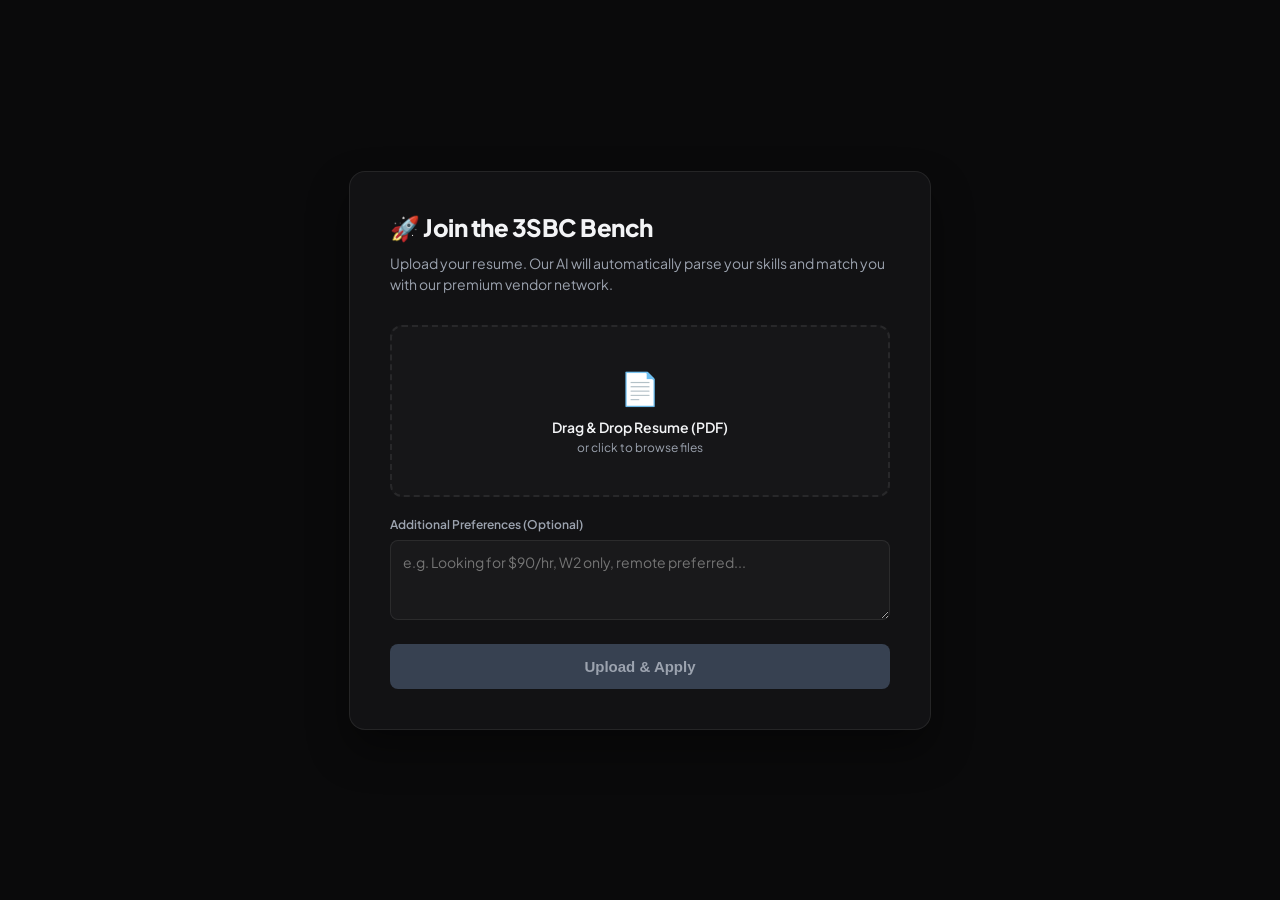
==== apply.html @ f0e606ae "Add Candidate Intake Portal, Resume Storage, and Auto-Forward Email Engine" ====
<!DOCTYPE html>
<html lang="en">
<head>
  <meta charset="UTF-8">
  <title>3SBC | Apply to Bench</title>
  <meta name="viewport" content="width=device-width, initial-scale=1.0">
  <style>
    @import url('https://fonts.googleapis.com/css2?family=Plus+Jakarta+Sans:wght@400;500;600;700;800&display=swap');
    :root {
      --bg-dark: #0a0a0b;
      --bg-card: #121214;
      --border: rgba(255, 255, 255, 0.08);
      --text-main: #f3f4f6;
      --text-sub: #9ca3af;
      --indigo: #6366f1;
      --indigo-hover: #4f46e5;
    }
    body {
      margin: 0; font-family: 'Plus Jakarta Sans', sans-serif;
      background: var(--bg-dark); color: var(--text-main);
      display: flex; justify-content: center; align-items: center; min-height: 100vh;
    }
    .container {
      background: var(--bg-card); border: 1px solid var(--border);
      border-radius: 16px; padding: 40px; width: 100%; max-width: 500px;
      box-shadow: 0 20px 40px rgba(0,0,0,0.4);
    }
    h1 { margin: 0 0 10px; font-size: 24px; font-weight: 800; letter-spacing: -0.5px; }
    p { margin: 0 0 30px; color: var(--text-sub); font-size: 14px; line-height: 1.5; }
    .dropzone {
      border: 2px dashed var(--border); border-radius: 12px; padding: 40px 20px;
      text-align: center; cursor: pointer; transition: all 0.2s ease;
      background: rgba(255,255,255,0.02); margin-bottom: 20px;
    }
    .dropzone:hover, .dropzone.active { border-color: var(--indigo); background: rgba(99, 102, 241, 0.05); }
    .dropzone-icon { font-size: 32px; margin-bottom: 10px; }
    .dropzone-text { font-size: 14px; font-weight: 600; }
    .dropzone-sub { font-size: 12px; color: var(--text-sub); margin-top: 4px; }
    textarea {
      width: 100%; box-sizing: border-box; background: rgba(255,255,255,0.03);
      border: 1px solid var(--border); border-radius: 8px; padding: 12px;
      color: #fff; font-family: inherit; font-size: 14px; margin-bottom: 20px;
      resize: vertical; min-height: 80px;
    }
    textarea:focus { outline: none; border-color: var(--indigo); }
    button {
      width: 100%; background: var(--indigo); color: #fff; border: none;
      padding: 14px; border-radius: 8px; font-size: 15px; font-weight: 700;
      cursor: pointer; transition: 0.2s;
    }
    button:hover { background: var(--indigo-hover); }
    button:disabled { background: #374151; cursor: not-allowed; color: #9ca3af; }
    
    #successState { display: none; text-align: center; }
    #successState h2 { color: #10b981; margin: 20px 0 10px; }
  </style>
</head>
<body>

  <div class="container" id="formState">
    <h1>🚀 Join the 3SBC Bench</h1>
    <p>Upload your resume. Our AI will automatically parse your skills and match you with our premium vendor network.</p>

    <div class="dropzone" id="dropzone">
      <div class="dropzone-icon">📄</div>
      <div class="dropzone-text" id="dzText">Drag & Drop Resume (PDF)</div>
      <div class="dropzone-sub">or click to browse files</div>
      <input type="file" id="fileInput" accept="application/pdf" style="display:none">
    </div>

    <label style="font-size:12px;color:var(--text-sub);font-weight:600;display:block;margin-bottom:8px">Additional Preferences (Optional)</label>
    <textarea id="prefs" placeholder="e.g. Looking for $90/hr, W2 only, remote preferred..."></textarea>

    <button id="submitBtn" disabled>Upload & Apply</button>
  </div>

  <div class="container" id="successState">
    <div style="font-size:48px">🎉</div>
    <h2>Application Received!</h2>
    <p>Our AI has successfully analyzed your profile and added you to our active bench. You will be automatically submitted when a matching role is found.</p>
    <button onclick="location.reload()" style="background:#1f2937">Submit Another</button>
  </div>

  <script>
    const dz = document.getElementById('dropzone');
    const input = document.getElementById('fileInput');
    const dzText = document.getElementById('dzText');
    const submitBtn = document.getElementById('submitBtn');
    let selectedFile = null;

    dz.addEventListener('click', () => input.click());
    dz.addEventListener('dragover', e => { e.preventDefault(); dz.classList.add('active'); });
    dz.addEventListener('dragleave', () => dz.classList.remove('active'));
    dz.addEventListener('drop', e => {
      e.preventDefault(); dz.classList.remove('active');
      if (e.dataTransfer.files.length) handleFile(e.dataTransfer.files[0]);
    });
    input.addEventListener('change', e => {
      if (e.target.files.length) handleFile(e.target.files[0]);
    });

    function handleFile(file) {
      if (file.type !== 'application/pdf') {
        alert('Please upload a PDF file.'); return;
      }
      selectedFile = file;
      dzText.textContent = file.name;
      dzText.style.color = '#10b981';
      submitBtn.disabled = false;
    }

    submitBtn.addEventListener('click', async () => {
      if (!selectedFile) return;
      
      submitBtn.disabled = true;
      submitBtn.textContent = '🤖 AI is analyzing resume...';

      const formData = new FormData();
      formData.append('resume', selectedFile);
      formData.append('preferences', document.getElementById('prefs').value);

      try {
        const res = await fetch('/api/candidates/apply', {
          method: 'POST',
          body: formData
        });
        const data = await res.json();
        
        if (data.success) {
          document.getElementById('formState').style.display = 'none';
          document.getElementById('successState').style.display = 'block';
        } else {
          alert('Error: ' + data.error);
          submitBtn.disabled = false;
          submitBtn.textContent = 'Upload & Apply';
        }
      } catch(e) {
        alert('Connection error.');
        submitBtn.disabled = false;
        submitBtn.textContent = 'Upload & Apply';
      }
    });
  </script>
</body>
</html>
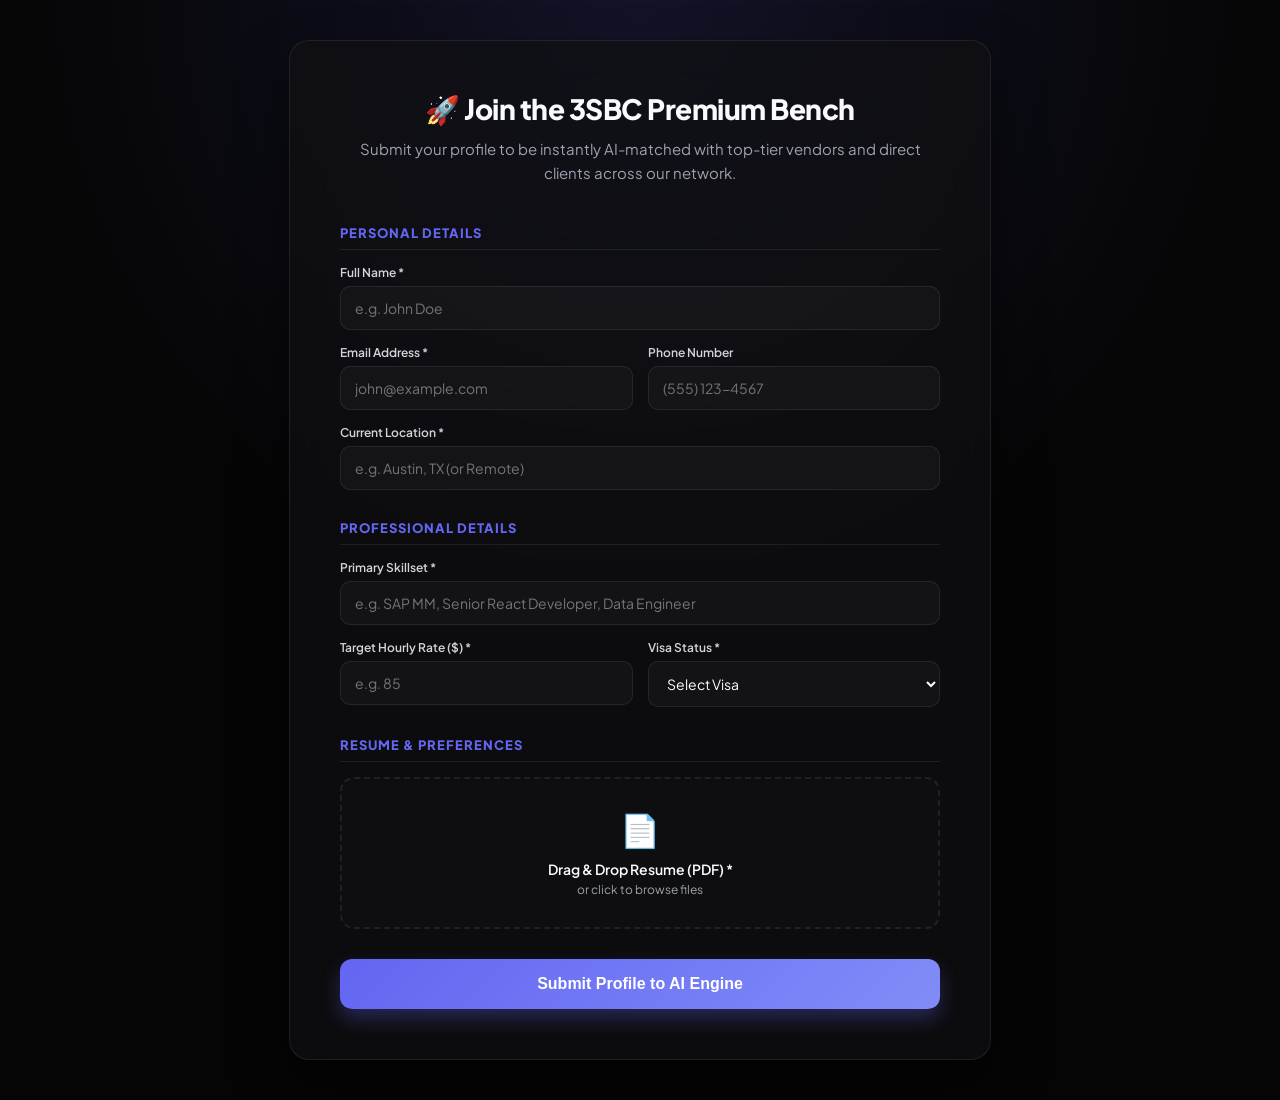
==== commit 8230c220: "Upgrade Apply Portal to structured Premium UI and update AI synthesis engine" ====
--- a/apply.html
+++ b/apply.html
@@ -2,83 +2,146 @@
 <html lang="en">
 <head>
   <meta charset="UTF-8">
-  <title>3SBC | Apply to Bench</title>
+  <title>3SBC | Apply to Premium Bench</title>
   <meta name="viewport" content="width=device-width, initial-scale=1.0">
   <style>
     @import url('https://fonts.googleapis.com/css2?family=Plus+Jakarta+Sans:wght@400;500;600;700;800&display=swap');
     :root {
-      --bg-dark: #0a0a0b;
-      --bg-card: #121214;
+      --bg-dark: #050505;
+      --bg-card: #111113;
       --border: rgba(255, 255, 255, 0.08);
-      --text-main: #f3f4f6;
+      --text-main: #f9fafb;
       --text-sub: #9ca3af;
       --indigo: #6366f1;
       --indigo-hover: #4f46e5;
+      --emerald: #10b981;
     }
     body {
       margin: 0; font-family: 'Plus Jakarta Sans', sans-serif;
       background: var(--bg-dark); color: var(--text-main);
       display: flex; justify-content: center; align-items: center; min-height: 100vh;
+      padding: 40px 20px; box-sizing: border-box;
+      background-image: radial-gradient(circle at 50% 0%, rgba(99,102,241,0.15), transparent 50%);
     }
     .container {
-      background: var(--bg-card); border: 1px solid var(--border);
-      border-radius: 16px; padding: 40px; width: 100%; max-width: 500px;
-      box-shadow: 0 20px 40px rgba(0,0,0,0.4);
-    }
-    h1 { margin: 0 0 10px; font-size: 24px; font-weight: 800; letter-spacing: -0.5px; }
-    p { margin: 0 0 30px; color: var(--text-sub); font-size: 14px; line-height: 1.5; }
+      background: rgba(17,17,19,0.7); backdrop-filter: blur(20px);
+      border: 1px solid var(--border); border-radius: 20px;
+      padding: 50px; width: 100%; max-width: 600px;
+      box-shadow: 0 25px 50px rgba(0,0,0,0.5);
+    }
+    .header { text-align: center; margin-bottom: 40px; }
+    h1 { margin: 0 0 10px; font-size: 28px; font-weight: 800; letter-spacing: -0.5px; }
+    p { margin: 0; color: var(--text-sub); font-size: 15px; line-height: 1.6; }
+    
+    .section-title {
+      font-size: 13px; text-transform: uppercase; letter-spacing: 1px;
+      color: var(--indigo); font-weight: 800; margin: 30px 0 15px;
+      border-bottom: 1px solid var(--border); padding-bottom: 8px;
+    }
+
+    .form-grid { display: grid; grid-template-columns: 1fr 1fr; gap: 15px; }
+    .form-group { display: flex; flex-direction: column; gap: 6px; }
+    .form-group.full { grid-column: span 2; }
+    
+    label { font-size: 12px; font-weight: 600; color: #d1d5db; }
+    input, select {
+      background: rgba(255,255,255,0.03); border: 1px solid var(--border);
+      border-radius: 10px; padding: 12px 14px; color: #fff;
+      font-family: inherit; font-size: 14px; transition: 0.2s;
+    }
+    input:focus, select:focus { outline: none; border-color: var(--indigo); background: rgba(99,102,241,0.05); }
+    
     .dropzone {
-      border: 2px dashed var(--border); border-radius: 12px; padding: 40px 20px;
+      border: 2px dashed var(--border); border-radius: 14px; padding: 30px 20px;
       text-align: center; cursor: pointer; transition: all 0.2s ease;
-      background: rgba(255,255,255,0.02); margin-bottom: 20px;
+      background: rgba(255,255,255,0.01); margin-top: 10px;
     }
     .dropzone:hover, .dropzone.active { border-color: var(--indigo); background: rgba(99, 102, 241, 0.05); }
     .dropzone-icon { font-size: 32px; margin-bottom: 10px; }
-    .dropzone-text { font-size: 14px; font-weight: 600; }
+    .dropzone-text { font-size: 14px; font-weight: 600; color: var(--text-main); }
     .dropzone-sub { font-size: 12px; color: var(--text-sub); margin-top: 4px; }
-    textarea {
-      width: 100%; box-sizing: border-box; background: rgba(255,255,255,0.03);
-      border: 1px solid var(--border); border-radius: 8px; padding: 12px;
-      color: #fff; font-family: inherit; font-size: 14px; margin-bottom: 20px;
-      resize: vertical; min-height: 80px;
-    }
-    textarea:focus { outline: none; border-color: var(--indigo); }
+    
     button {
-      width: 100%; background: var(--indigo); color: #fff; border: none;
-      padding: 14px; border-radius: 8px; font-size: 15px; font-weight: 700;
-      cursor: pointer; transition: 0.2s;
-    }
-    button:hover { background: var(--indigo-hover); }
-    button:disabled { background: #374151; cursor: not-allowed; color: #9ca3af; }
-    
-    #successState { display: none; text-align: center; }
-    #successState h2 { color: #10b981; margin: 20px 0 10px; }
+      width: 100%; background: linear-gradient(135deg, var(--indigo), #818cf8);
+      color: #fff; border: none; padding: 16px; border-radius: 12px;
+      font-size: 16px; font-weight: 800; cursor: pointer; transition: 0.3s;
+      margin-top: 30px; box-shadow: 0 10px 20px rgba(99,102,241,0.3);
+    }
+    button:hover { transform: translateY(-2px); box-shadow: 0 15px 25px rgba(99,102,241,0.4); }
+    button:disabled { background: #374151; cursor: not-allowed; color: #9ca3af; transform: none; box-shadow: none; }
+    
+    #successState { display: none; text-align: center; padding: 40px 0; }
+    #successState h2 { color: var(--emerald); margin: 20px 0 10px; font-size: 28px; }
   </style>
 </head>
 <body>
 
   <div class="container" id="formState">
-    <h1>🚀 Join the 3SBC Bench</h1>
-    <p>Upload your resume. Our AI will automatically parse your skills and match you with our premium vendor network.</p>
-
+    <div class="header">
+      <h1>🚀 Join the 3SBC Premium Bench</h1>
+      <p>Submit your profile to be instantly AI-matched with top-tier vendors and direct clients across our network.</p>
+    </div>
+
+    <div class="section-title">Personal Details</div>
+    <div class="form-grid">
+      <div class="form-group full">
+        <label>Full Name *</label>
+        <input type="text" id="candName" placeholder="e.g. John Doe" required>
+      </div>
+      <div class="form-group">
+        <label>Email Address *</label>
+        <input type="email" id="candEmail" placeholder="john@example.com" required>
+      </div>
+      <div class="form-group">
+        <label>Phone Number</label>
+        <input type="tel" id="candPhone" placeholder="(555) 123-4567">
+      </div>
+      <div class="form-group full">
+        <label>Current Location *</label>
+        <input type="text" id="candLoc" placeholder="e.g. Austin, TX (or Remote)" required>
+      </div>
+    </div>
+
+    <div class="section-title">Professional Details</div>
+    <div class="form-grid">
+      <div class="form-group full">
+        <label>Primary Skillset *</label>
+        <input type="text" id="candSkill" placeholder="e.g. SAP MM, Senior React Developer, Data Engineer" required>
+      </div>
+      <div class="form-group">
+        <label>Target Hourly Rate ($) *</label>
+        <input type="number" id="candRate" placeholder="e.g. 85" required>
+      </div>
+      <div class="form-group">
+        <label>Visa Status *</label>
+        <select id="candVisa" required>
+          <option value="" disabled selected>Select Visa</option>
+          <option value="US Citizen">US Citizen</option>
+          <option value="Green Card">Green Card</option>
+          <option value="H1B">H1B</option>
+          <option value="OPT EAD">OPT EAD</option>
+          <option value="CPT">CPT</option>
+          <option value="Other">Other</option>
+        </select>
+      </div>
+    </div>
+
+    <div class="section-title">Resume & Preferences</div>
     <div class="dropzone" id="dropzone">
       <div class="dropzone-icon">📄</div>
-      <div class="dropzone-text" id="dzText">Drag & Drop Resume (PDF)</div>
+      <div class="dropzone-text" id="dzText">Drag & Drop Resume (PDF) *</div>
       <div class="dropzone-sub">or click to browse files</div>
       <input type="file" id="fileInput" accept="application/pdf" style="display:none">
     </div>
 
-    <label style="font-size:12px;color:var(--text-sub);font-weight:600;display:block;margin-bottom:8px">Additional Preferences (Optional)</label>
-    <textarea id="prefs" placeholder="e.g. Looking for $90/hr, W2 only, remote preferred..."></textarea>
-
-    <button id="submitBtn" disabled>Upload & Apply</button>
+    <button id="submitBtn">Submit Profile to AI Engine</button>
   </div>
 
   <div class="container" id="successState">
-    <div style="font-size:48px">🎉</div>
-    <h2>Application Received!</h2>
-    <p>Our AI has successfully analyzed your profile and added you to our active bench. You will be automatically submitted when a matching role is found.</p>
-    <button onclick="location.reload()" style="background:#1f2937">Submit Another</button>
+    <div style="font-size:64px;margin-bottom:20px">🎉</div>
+    <h2>Application Secured!</h2>
+    <p style="margin-bottom:30px;font-size:16px">Our AI has successfully analyzed your profile and added you to our active bench. You will be automatically submitted when a matching role is found.</p>
+    <button onclick="location.reload()" style="background:#1f2937;box-shadow:none;width:auto;padding:12px 30px">Submit Another Profile</button>
   </div>
 
   <script>
@@ -105,25 +168,37 @@
       }
       selectedFile = file;
       dzText.textContent = file.name;
-      dzText.style.color = '#10b981';
-      submitBtn.disabled = false;
+      dzText.style.color = 'var(--emerald)';
     }
 
     submitBtn.addEventListener('click', async () => {
-      if (!selectedFile) return;
+      const name = document.getElementById('candName').value.trim();
+      const email = document.getElementById('candEmail').value.trim();
+      const loc = document.getElementById('candLoc').value.trim();
+      const skill = document.getElementById('candSkill').value.trim();
+      const rate = document.getElementById('candRate').value.trim();
+      const visa = document.getElementById('candVisa').value;
+
+      if (!name || !email || !loc || !skill || !rate || !visa || !selectedFile) {
+        alert('Please fill out all required fields and upload a PDF resume.');
+        return;
+      }
       
       submitBtn.disabled = true;
-      submitBtn.textContent = '🤖 AI is analyzing resume...';
+      submitBtn.textContent = '🤖 AI is analyzing profile...';
 
       const formData = new FormData();
       formData.append('resume', selectedFile);
-      formData.append('preferences', document.getElementById('prefs').value);
+      formData.append('name', name);
+      formData.append('email', email);
+      formData.append('phone', document.getElementById('candPhone').value.trim());
+      formData.append('location', loc);
+      formData.append('skill', skill);
+      formData.append('rate', rate);
+      formData.append('visa', visa);
 
       try {
-        const res = await fetch('/api/candidates/apply', {
-          method: 'POST',
-          body: formData
-        });
+        const res = await fetch('/api/candidates/apply', { method: 'POST', body: formData });
         const data = await res.json();
         
         if (data.success) {
@@ -132,12 +207,12 @@
         } else {
           alert('Error: ' + data.error);
           submitBtn.disabled = false;
-          submitBtn.textContent = 'Upload & Apply';
+          submitBtn.textContent = 'Submit Profile to AI Engine';
         }
       } catch(e) {
         alert('Connection error.');
         submitBtn.disabled = false;
-        submitBtn.textContent = 'Upload & Apply';
+        submitBtn.textContent = 'Submit Profile to AI Engine';
       }
     });
   </script>
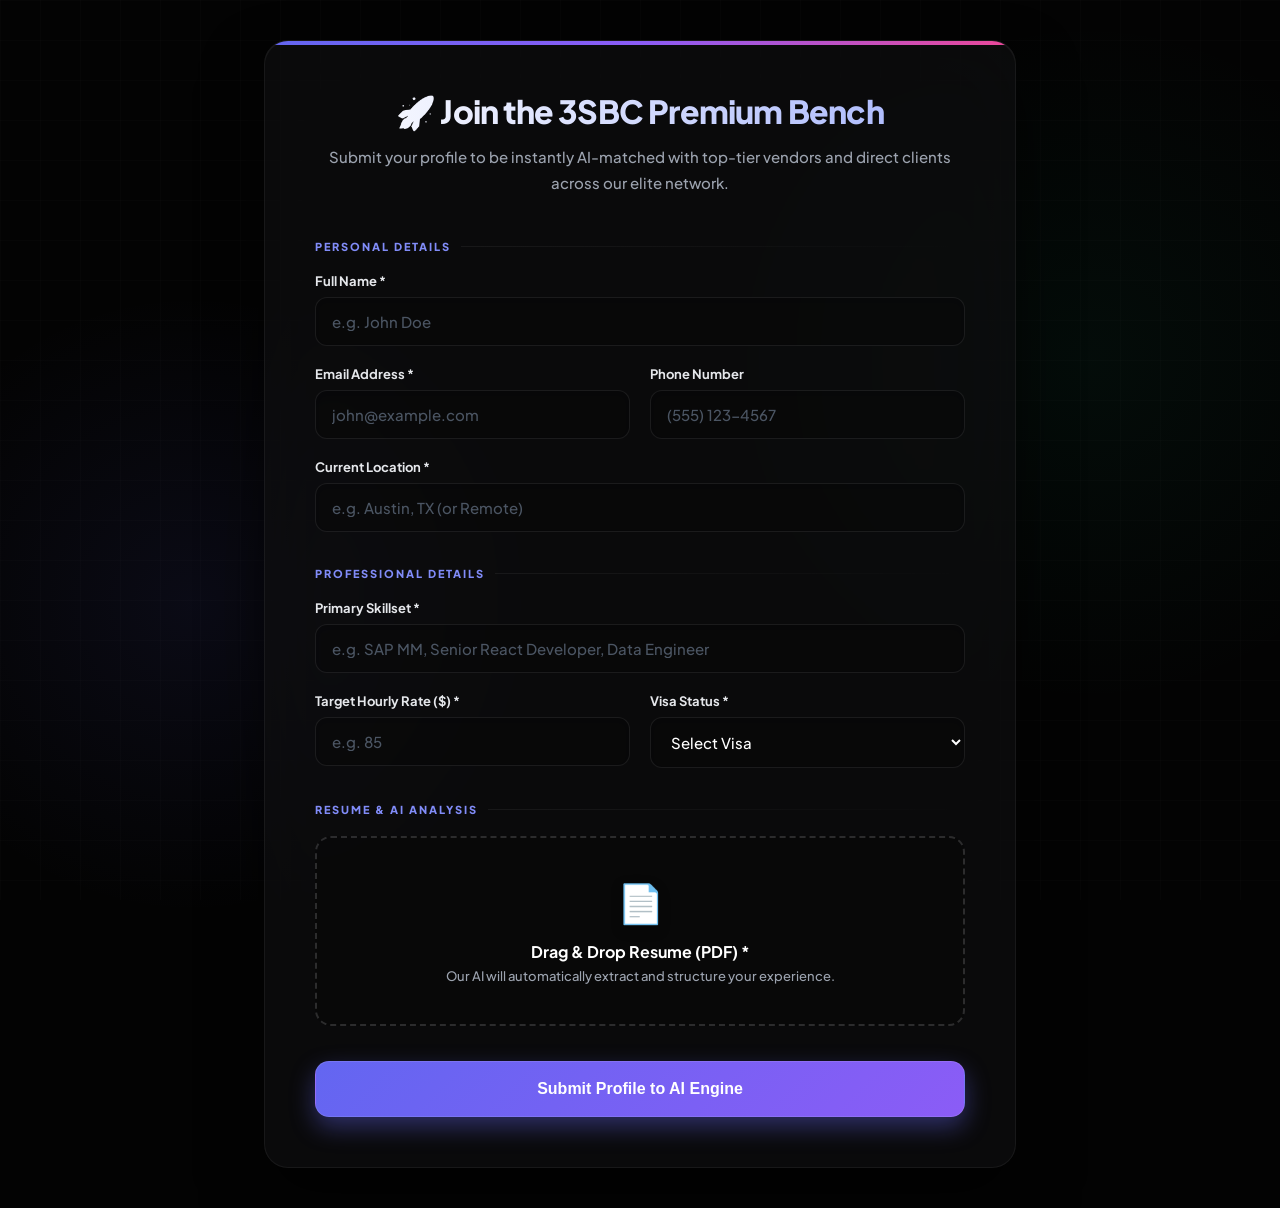
==== commit 3940e7f7: "feat: ultra premium apply UX and deep AI resume matching integration" ====
--- a/apply.html
+++ b/apply.html
@@ -6,80 +6,144 @@
   <meta name="viewport" content="width=device-width, initial-scale=1.0">
   <style>
     @import url('https://fonts.googleapis.com/css2?family=Plus+Jakarta+Sans:wght@400;500;600;700;800&display=swap');
+    
     :root {
-      --bg-dark: #050505;
-      --bg-card: #111113;
-      --border: rgba(255, 255, 255, 0.08);
-      --text-main: #f9fafb;
+      --bg-dark: #030303;
+      --bg-card: rgba(15, 15, 17, 0.7);
+      --border: rgba(255, 255, 255, 0.06);
+      --text-main: #ffffff;
       --text-sub: #9ca3af;
       --indigo: #6366f1;
-      --indigo-hover: #4f46e5;
+      --indigo-glow: rgba(99, 102, 241, 0.4);
       --emerald: #10b981;
     }
+    
     body {
       margin: 0; font-family: 'Plus Jakarta Sans', sans-serif;
       background: var(--bg-dark); color: var(--text-main);
       display: flex; justify-content: center; align-items: center; min-height: 100vh;
       padding: 40px 20px; box-sizing: border-box;
-      background-image: radial-gradient(circle at 50% 0%, rgba(99,102,241,0.15), transparent 50%);
-    }
+      background-image: 
+        radial-gradient(circle at 15% 50%, rgba(99, 102, 241, 0.08), transparent 25%),
+        radial-gradient(circle at 85% 30%, rgba(16, 185, 129, 0.05), transparent 25%);
+      overflow-x: hidden;
+    }
+    
+    /* Animated Grid Background */
+    body::before {
+      content: ''; position: absolute; top: 0; left: 0; width: 100vw; height: 100vh;
+      background-image: linear-gradient(rgba(255,255,255,0.01) 1px, transparent 1px),
+      linear-gradient(90deg, rgba(255,255,255,0.01) 1px, transparent 1px);
+      background-size: 40px 40px; z-index: -1; pointer-events: none;
+    }
+    
     .container {
-      background: rgba(17,17,19,0.7); backdrop-filter: blur(20px);
-      border: 1px solid var(--border); border-radius: 20px;
-      padding: 50px; width: 100%; max-width: 600px;
-      box-shadow: 0 25px 50px rgba(0,0,0,0.5);
-    }
-    .header { text-align: center; margin-bottom: 40px; }
-    h1 { margin: 0 0 10px; font-size: 28px; font-weight: 800; letter-spacing: -0.5px; }
-    p { margin: 0; color: var(--text-sub); font-size: 15px; line-height: 1.6; }
+      background: var(--bg-card); backdrop-filter: blur(40px);
+      border: 1px solid var(--border); border-radius: 24px;
+      padding: 50px; width: 100%; max-width: 650px;
+      box-shadow: 0 30px 60px rgba(0,0,0,0.6), inset 0 1px 0 rgba(255,255,255,0.05);
+      position: relative; overflow: hidden;
+      transform: translateY(0); transition: all 0.4s cubic-bezier(0.16, 1, 0.3, 1);
+    }
+    
+    .container::before {
+      content: ""; position: absolute; top: 0; left: 0; right: 0; height: 4px;
+      background: linear-gradient(90deg, #6366f1, #8b5cf6, #ec4899);
+    }
+    
+    .header { text-align: center; margin-bottom: 45px; }
+    h1 { margin: 0 0 12px; font-size: 32px; font-weight: 800; letter-spacing: -0.8px; 
+         background: linear-gradient(to right, #fff, #a5b4fc);
+         -webkit-background-clip: text; -webkit-text-fill-color: transparent; }
+    p { margin: 0; color: var(--text-sub); font-size: 15px; line-height: 1.7; font-weight: 500; }
     
     .section-title {
-      font-size: 13px; text-transform: uppercase; letter-spacing: 1px;
-      color: var(--indigo); font-weight: 800; margin: 30px 0 15px;
-      border-bottom: 1px solid var(--border); padding-bottom: 8px;
-    }
-
-    .form-grid { display: grid; grid-template-columns: 1fr 1fr; gap: 15px; }
-    .form-group { display: flex; flex-direction: column; gap: 6px; }
+      font-size: 11px; text-transform: uppercase; letter-spacing: 2px;
+      color: #818cf8; font-weight: 800; margin: 35px 0 20px;
+      display: flex; align-items: center; gap: 10px;
+    }
+    .section-title::after {
+      content: ""; flex: 1; height: 1px; background: linear-gradient(to right, var(--border), transparent);
+    }
+
+    .form-grid { display: grid; grid-template-columns: 1fr 1fr; gap: 20px; }
+    .form-group { display: flex; flex-direction: column; gap: 8px; position: relative; }
     .form-group.full { grid-column: span 2; }
     
-    label { font-size: 12px; font-weight: 600; color: #d1d5db; }
+    label { font-size: 13px; font-weight: 700; color: #e5e7eb; transition: 0.3s; }
+    
     input, select {
-      background: rgba(255,255,255,0.03); border: 1px solid var(--border);
-      border-radius: 10px; padding: 12px 14px; color: #fff;
-      font-family: inherit; font-size: 14px; transition: 0.2s;
-    }
-    input:focus, select:focus { outline: none; border-color: var(--indigo); background: rgba(99,102,241,0.05); }
+      background: rgba(0,0,0,0.2); border: 1px solid rgba(255,255,255,0.08);
+      border-radius: 12px; padding: 14px 16px; color: #fff;
+      font-family: inherit; font-size: 15px; font-weight: 500; transition: all 0.3s ease;
+      box-shadow: inset 0 2px 4px rgba(0,0,0,0.1);
+    }
+    
+    input::placeholder { color: #4b5563; }
+    
+    input:focus, select:focus { 
+      outline: none; border-color: var(--indigo); 
+      background: rgba(99,102,241,0.03); 
+      box-shadow: 0 0 0 4px rgba(99, 102, 241, 0.1), inset 0 2px 4px rgba(0,0,0,0.1);
+    }
     
     .dropzone {
-      border: 2px dashed var(--border); border-radius: 14px; padding: 30px 20px;
-      text-align: center; cursor: pointer; transition: all 0.2s ease;
-      background: rgba(255,255,255,0.01); margin-top: 10px;
-    }
-    .dropzone:hover, .dropzone.active { border-color: var(--indigo); background: rgba(99, 102, 241, 0.05); }
-    .dropzone-icon { font-size: 32px; margin-bottom: 10px; }
-    .dropzone-text { font-size: 14px; font-weight: 600; color: var(--text-main); }
-    .dropzone-sub { font-size: 12px; color: var(--text-sub); margin-top: 4px; }
+      border: 2px dashed rgba(255,255,255,0.15); border-radius: 16px; padding: 40px 20px;
+      text-align: center; cursor: pointer; transition: all 0.3s cubic-bezier(0.16, 1, 0.3, 1);
+      background: rgba(0,0,0,0.2); margin-top: 10px; position: relative; overflow: hidden;
+    }
+    
+    .dropzone:hover, .dropzone.active { 
+      border-color: var(--indigo); 
+      background: rgba(99, 102, 241, 0.05); 
+      transform: scale(1.01);
+    }
+    
+    .dropzone-icon { font-size: 38px; margin-bottom: 15px; filter: drop-shadow(0 4px 6px rgba(0,0,0,0.3)); }
+    .dropzone-text { font-size: 16px; font-weight: 700; color: var(--text-main); transition: color 0.3s; }
+    .dropzone-sub { font-size: 13px; color: var(--text-sub); margin-top: 6px; font-weight: 500; }
     
     button {
-      width: 100%; background: linear-gradient(135deg, var(--indigo), #818cf8);
-      color: #fff; border: none; padding: 16px; border-radius: 12px;
-      font-size: 16px; font-weight: 800; cursor: pointer; transition: 0.3s;
-      margin-top: 30px; box-shadow: 0 10px 20px rgba(99,102,241,0.3);
-    }
-    button:hover { transform: translateY(-2px); box-shadow: 0 15px 25px rgba(99,102,241,0.4); }
-    button:disabled { background: #374151; cursor: not-allowed; color: #9ca3af; transform: none; box-shadow: none; }
-    
-    #successState { display: none; text-align: center; padding: 40px 0; }
-    #successState h2 { color: var(--emerald); margin: 20px 0 10px; font-size: 28px; }
+      width: 100%; background: linear-gradient(135deg, #6366f1, #8b5cf6);
+      color: #fff; border: 1px solid rgba(255,255,255,0.1); padding: 18px; border-radius: 14px;
+      font-size: 16px; font-weight: 800; cursor: pointer; transition: all 0.3s cubic-bezier(0.16, 1, 0.3, 1);
+      margin-top: 35px; box-shadow: 0 10px 25px rgba(99,102,241,0.4);
+      position: relative; overflow: hidden;
+    }
+    
+    button::before {
+      content: ''; position: absolute; top: 0; left: -100%; width: 100%; height: 100%;
+      background: linear-gradient(90deg, transparent, rgba(255,255,255,0.2), transparent);
+      transition: all 0.6s ease;
+    }
+    
+    button:hover { transform: translateY(-3px); box-shadow: 0 15px 35px rgba(99,102,241,0.5); }
+    button:hover::before { left: 100%; }
+    button:disabled { background: #1f2937; border-color: #374151; cursor: not-allowed; color: #9ca3af; transform: none; box-shadow: none; }
+    
+    #successState { display: none; text-align: center; padding: 50px 0; }
+    #successState .icon-wrapper {
+      width: 80px; height: 80px; background: rgba(16, 185, 129, 0.1); border-radius: 50%;
+      display: flex; align-items: center; justify-content: center; margin: 0 auto 25px;
+      border: 2px solid var(--emerald); box-shadow: 0 0 30px rgba(16, 185, 129, 0.3);
+    }
+    #successState h2 { color: #fff; margin: 0 0 15px; font-size: 32px; font-weight: 800; }
+    
+    /* Toast Notifications */
+    .toast-container { position: fixed; bottom: 20px; right: 20px; display: flex; flex-direction: column; gap: 10px; z-index: 9999; }
+    .toast { background: var(--bg-card); border: 1px solid var(--border); backdrop-filter: blur(10px); padding: 14px 20px; border-radius: 12px; font-size: 14px; font-weight: 600; color: #fff; box-shadow: 0 10px 25px rgba(0,0,0,0.5); animation: slideIn 0.3s cubic-bezier(0.16, 1, 0.3, 1) forwards; }
+    .toast.error { border-left: 4px solid #f43f5e; }
+    @keyframes slideIn { from { transform: translateX(100%); opacity: 0; } to { transform: translateX(0); opacity: 1; } }
   </style>
 </head>
 <body>
 
+  <div class="toast-container" id="toastContainer"></div>
+
   <div class="container" id="formState">
     <div class="header">
       <h1>🚀 Join the 3SBC Premium Bench</h1>
-      <p>Submit your profile to be instantly AI-matched with top-tier vendors and direct clients across our network.</p>
+      <p>Submit your profile to be instantly AI-matched with top-tier vendors and direct clients across our elite network.</p>
     </div>
 
     <div class="section-title">Personal Details</div>
@@ -121,16 +185,17 @@
           <option value="H1B">H1B</option>
           <option value="OPT EAD">OPT EAD</option>
           <option value="CPT">CPT</option>
+          <option value="TN Visa">TN Visa</option>
           <option value="Other">Other</option>
         </select>
       </div>
     </div>
 
-    <div class="section-title">Resume & Preferences</div>
+    <div class="section-title">Resume & AI Analysis</div>
     <div class="dropzone" id="dropzone">
       <div class="dropzone-icon">📄</div>
       <div class="dropzone-text" id="dzText">Drag & Drop Resume (PDF) *</div>
-      <div class="dropzone-sub">or click to browse files</div>
+      <div class="dropzone-sub">Our AI will automatically extract and structure your experience.</div>
       <input type="file" id="fileInput" accept="application/pdf" style="display:none">
     </div>
 
@@ -138,13 +203,24 @@
   </div>
 
   <div class="container" id="successState">
-    <div style="font-size:64px;margin-bottom:20px">🎉</div>
-    <h2>Application Secured!</h2>
-    <p style="margin-bottom:30px;font-size:16px">Our AI has successfully analyzed your profile and added you to our active bench. You will be automatically submitted when a matching role is found.</p>
-    <button onclick="location.reload()" style="background:#1f2937;box-shadow:none;width:auto;padding:12px 30px">Submit Another Profile</button>
+    <div class="icon-wrapper">
+      <svg width="40" height="40" viewBox="0 0 24 24" fill="none" stroke="var(--emerald)" stroke-width="3" stroke-linecap="round" stroke-linejoin="round"><polyline points="20 6 9 17 4 12"></polyline></svg>
+    </div>
+    <h2>Application Secured</h2>
+    <p style="margin-bottom:35px;font-size:16px;color:var(--text-sub)">Our AI has successfully analyzed your profile and generated a deep-match summary. You will be automatically submitted when a perfect role is found.</p>
+    <button onclick="location.reload()" style="background:rgba(255,255,255,0.05);box-shadow:none;border-color:rgba(255,255,255,0.1)">Submit Another Profile</button>
   </div>
 
   <script>
+    function showToast(msg, type='info') {
+      const container = document.getElementById('toastContainer');
+      const el = document.createElement('div');
+      el.className = `toast ${type}`;
+      el.textContent = msg;
+      container.appendChild(el);
+      setTimeout(() => el.remove(), 4000);
+    }
+
     const dz = document.getElementById('dropzone');
     const input = document.getElementById('fileInput');
     const dzText = document.getElementById('dzText');
@@ -164,11 +240,13 @@
 
     function handleFile(file) {
       if (file.type !== 'application/pdf') {
-        alert('Please upload a PDF file.'); return;
+        showToast('Please upload a PDF file.', 'error'); return;
       }
       selectedFile = file;
       dzText.textContent = file.name;
       dzText.style.color = 'var(--emerald)';
+      dz.style.borderColor = 'var(--emerald)';
+      dz.style.background = 'rgba(16, 185, 129, 0.05)';
     }
 
     submitBtn.addEventListener('click', async () => {
@@ -180,7 +258,7 @@
       const visa = document.getElementById('candVisa').value;
 
       if (!name || !email || !loc || !skill || !rate || !visa || !selectedFile) {
-        alert('Please fill out all required fields and upload a PDF resume.');
+        showToast('Please fill out all required fields and upload a PDF resume.', 'error');
         return;
       }
       
@@ -202,15 +280,19 @@
         const data = await res.json();
         
         if (data.success) {
-          document.getElementById('formState').style.display = 'none';
-          document.getElementById('successState').style.display = 'block';
+          document.getElementById('formState').style.transform = 'translateY(20px)';
+          document.getElementById('formState').style.opacity = '0';
+          setTimeout(() => {
+            document.getElementById('formState').style.display = 'none';
+            document.getElementById('successState').style.display = 'block';
+          }, 300);
         } else {
-          alert('Error: ' + data.error);
+          showToast('Error: ' + data.error, 'error');
           submitBtn.disabled = false;
           submitBtn.textContent = 'Submit Profile to AI Engine';
         }
       } catch(e) {
-        alert('Connection error.');
+        showToast('Connection error.', 'error');
         submitBtn.disabled = false;
         submitBtn.textContent = 'Submit Profile to AI Engine';
       }
